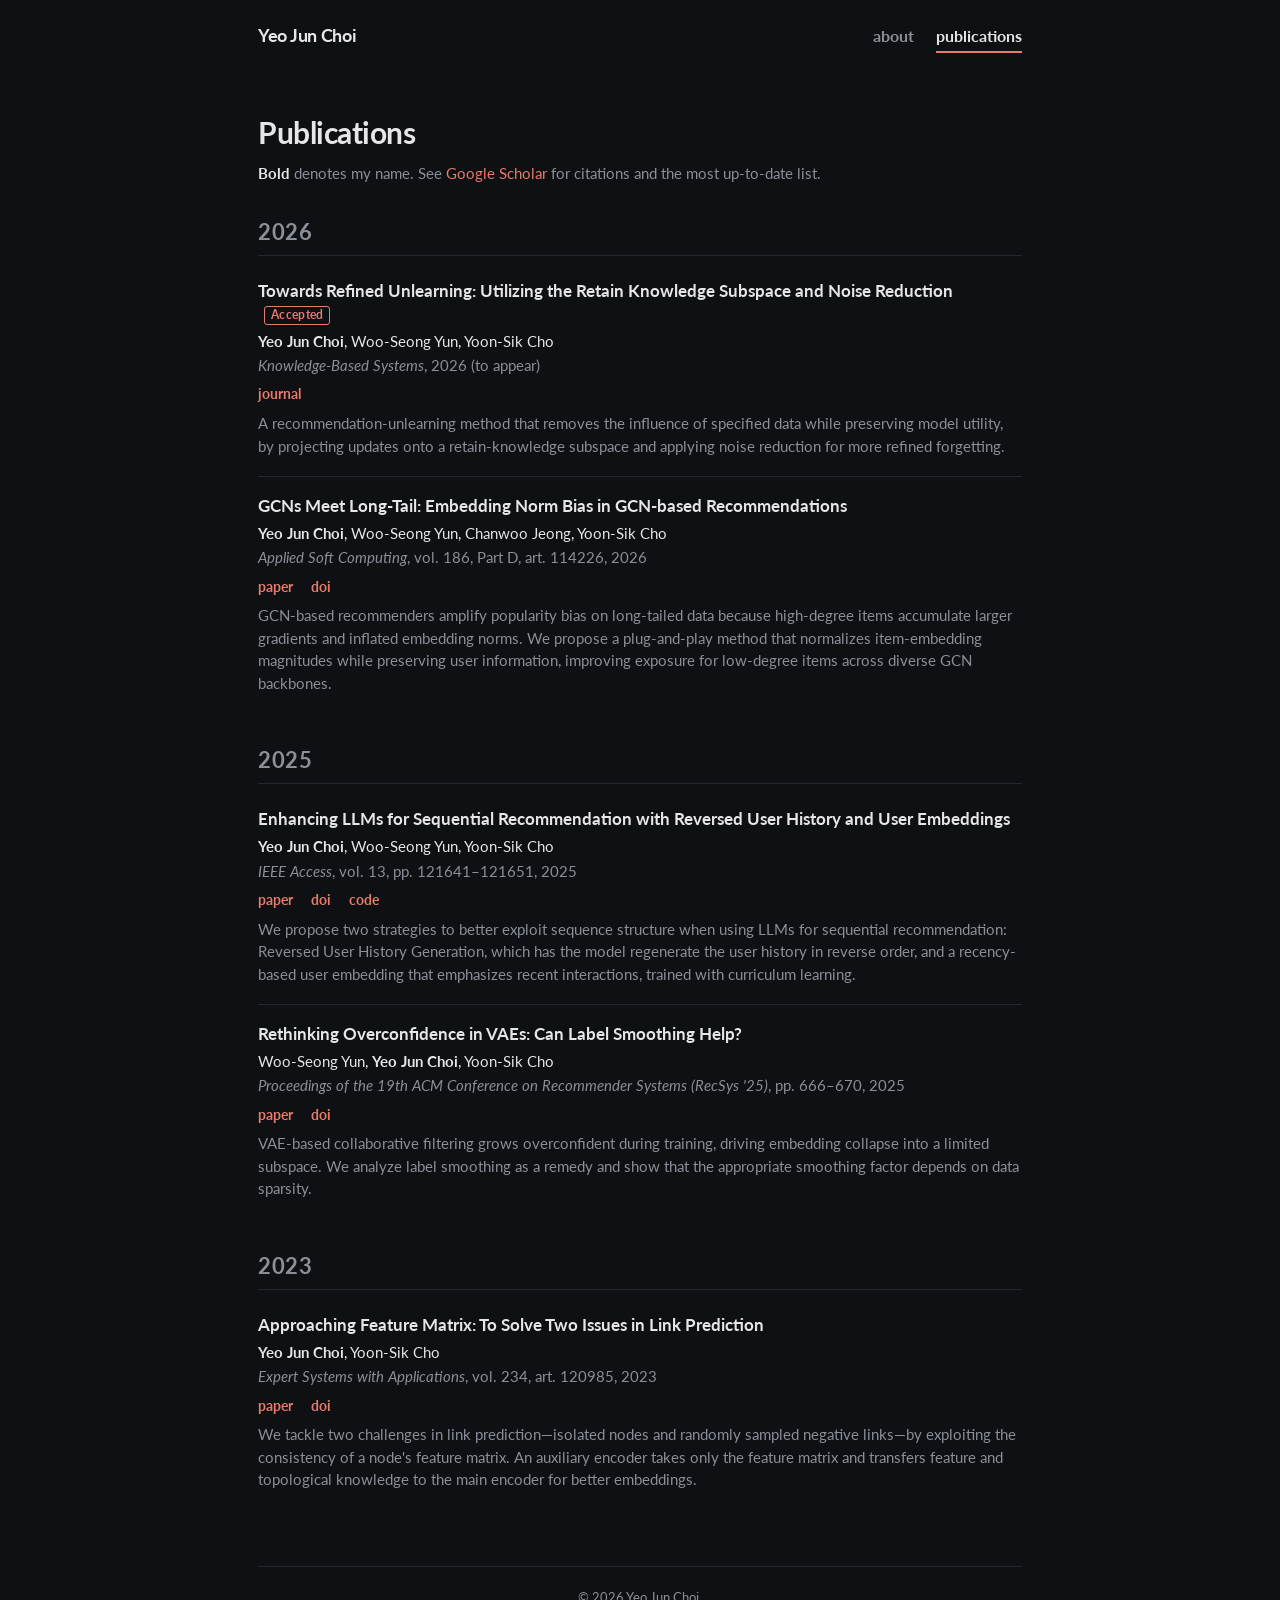
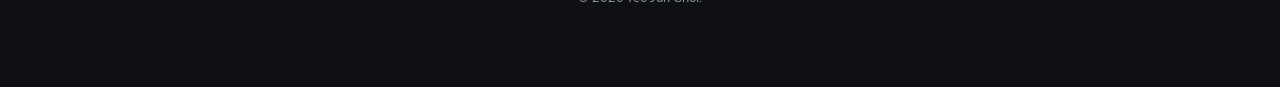
==== publications.html @ dd2cb247 "Restructure into about + publications pages Add new Knowledge-Based Systems paper (accepted); move p" ====
<!DOCTYPE html>
<html lang="en">
<head>
<meta charset="UTF-8" />
<meta name="viewport" content="width=device-width, initial-scale=1.0" />
<title>Publications — Yeo Jun Choi</title>
<meta name="description" content="Publications by Yeo Jun Choi — recommender systems, graph neural networks, LLMs, and machine unlearning." />
<meta name="author" content="Yeo Jun Choi" />

<meta property="og:title" content="Publications — Yeo Jun Choi" />
<meta property="og:description" content="Publications by Yeo Jun Choi — recommender systems, GNNs, LLMs, machine unlearning." />
<meta property="og:type" content="website" />

<link rel="icon" href="data:image/svg+xml,%3Csvg xmlns='http://www.w3.org/2000/svg' viewBox='0 0 16 16'%3E%3Ctext y='14' font-size='14'%3E%F0%9F%93%9A%3C/text%3E%3C/svg%3E" />

<link rel="preconnect" href="https://fonts.googleapis.com">
<link rel="preconnect" href="https://fonts.gstatic.com" crossorigin>
<link href="https://fonts.googleapis.com/css2?family=Lato:wght@300;400;700&family=Charter&display=swap" rel="stylesheet">
<link rel="stylesheet" href="style.css" />
</head>
<body>

<!-- ============== NAV ============== -->
<nav class="nav">
  <a class="nav-name" href="index.html">Yeo Jun Choi</a>
  <div class="nav-links">
    <a href="index.html">about</a>
    <a href="publications.html" class="active">publications</a>
  </div>
</nav>

<main class="page">

  <h1 class="page-title">Publications</h1>
  <p class="page-subtitle">
    <span class="me">Bold</span> denotes my name. See
    <a href="https://scholar.google.com/citations?user=bfvehToAAAAJ" target="_blank" rel="noopener">Google&nbsp;Scholar</a>
    for citations and the most up-to-date list.
  </p>

  <!-- ====================== 2026 ====================== -->
  <section class="pub-year">
    <h2 class="year-head">2026</h2>

    <!-- KBS -->
    <div class="pub-entry">
      <div class="pub-title">
        Towards Refined Unlearning: Utilizing the Retain Knowledge Subspace and Noise Reduction
        <span class="pub-badge">Accepted</span>
      </div>
      <div class="pub-authors">
        <span class="me">Yeo Jun Choi</span>, Woo-Seong Yun, Yoon-Sik Cho
      </div>
      <div class="pub-venue">
        <em>Knowledge-Based Systems</em>, 2026 (to appear)
      </div>
      <div class="pub-links">
        <a href="https://www.sciencedirect.com/journal/knowledge-based-systems" target="_blank" rel="noopener">journal</a>
      </div>
      <div class="pub-abstract">
        A recommendation-unlearning method that removes the influence of specified data
        while preserving model utility, by projecting updates onto a retain-knowledge
        subspace and applying noise reduction for more refined forgetting.
      </div>
    </div>

    <!-- ASC -->
    <div class="pub-entry">
      <div class="pub-title">GCNs Meet Long-Tail: Embedding Norm Bias in GCN-based Recommendations</div>
      <div class="pub-authors">
        <span class="me">Yeo Jun Choi</span>, Woo-Seong Yun, Chanwoo Jeong, Yoon-Sik Cho
      </div>
      <div class="pub-venue">
        <em>Applied Soft Computing</em>, vol. 186, Part D, art. 114226, 2026
      </div>
      <div class="pub-links">
        <a href="https://doi.org/10.1016/j.asoc.2025.114226" target="_blank" rel="noopener">paper</a>
        <a href="https://doi.org/10.1016/j.asoc.2025.114226" target="_blank" rel="noopener">doi</a>
      </div>
      <div class="pub-abstract">
        GCN-based recommenders amplify popularity bias on long-tailed data because
        high-degree items accumulate larger gradients and inflated embedding norms.
        We propose a plug-and-play method that normalizes item-embedding magnitudes
        while preserving user information, improving exposure for low-degree items
        across diverse GCN backbones.
      </div>
    </div>
  </section>

  <!-- ====================== 2025 ====================== -->
  <section class="pub-year">
    <h2 class="year-head">2025</h2>

    <!-- IEEE Access -->
    <div class="pub-entry">
      <div class="pub-title">Enhancing LLMs for Sequential Recommendation with Reversed User History and User Embeddings</div>
      <div class="pub-authors">
        <span class="me">Yeo Jun Choi</span>, Woo-Seong Yun, Yoon-Sik Cho
      </div>
      <div class="pub-venue">
        <em>IEEE Access</em>, vol. 13, pp. 121641&ndash;121651, 2025
      </div>
      <div class="pub-links">
        <a href="https://doi.org/10.1109/ACCESS.2025.3583094" target="_blank" rel="noopener">paper</a>
        <a href="https://doi.org/10.1109/ACCESS.2025.3583094" target="_blank" rel="noopener">doi</a>
        <a href="https://github.com/Yeo-Jun-Choi/llmfor" target="_blank" rel="noopener">code</a>
      </div>
      <div class="pub-abstract">
        We propose two strategies to better exploit sequence structure when using LLMs
        for sequential recommendation: Reversed User History Generation, which has the
        model regenerate the user history in reverse order, and a recency-based user
        embedding that emphasizes recent interactions, trained with curriculum learning.
      </div>
    </div>

    <!-- RecSys -->
    <div class="pub-entry">
      <div class="pub-title">Rethinking Overconfidence in VAEs: Can Label Smoothing Help?</div>
      <div class="pub-authors">
        Woo-Seong Yun, <span class="me">Yeo Jun Choi</span>, Yoon-Sik Cho
      </div>
      <div class="pub-venue">
        <em>Proceedings of the 19th ACM Conference on Recommender Systems (RecSys&nbsp;'25)</em>, pp. 666&ndash;670, 2025
      </div>
      <div class="pub-links">
        <a href="https://doi.org/10.1145/3705328.3748039" target="_blank" rel="noopener">paper</a>
        <a href="https://doi.org/10.1145/3705328.3748039" target="_blank" rel="noopener">doi</a>
      </div>
      <div class="pub-abstract">
        VAE-based collaborative filtering grows overconfident during training, driving
        embedding collapse into a limited subspace. We analyze label smoothing as a
        remedy and show that the appropriate smoothing factor depends on data sparsity.
      </div>
    </div>
  </section>

  <!-- ====================== 2023 ====================== -->
  <section class="pub-year">
    <h2 class="year-head">2023</h2>

    <!-- ESWA -->
    <div class="pub-entry">
      <div class="pub-title">Approaching Feature Matrix: To Solve Two Issues in Link Prediction</div>
      <div class="pub-authors">
        <span class="me">Yeo Jun Choi</span>, Yoon-Sik Cho
      </div>
      <div class="pub-venue">
        <em>Expert Systems with Applications</em>, vol. 234, art. 120985, 2023
      </div>
      <div class="pub-links">
        <a href="https://doi.org/10.1016/j.eswa.2023.120985" target="_blank" rel="noopener">paper</a>
        <a href="https://doi.org/10.1016/j.eswa.2023.120985" target="_blank" rel="noopener">doi</a>
      </div>
      <div class="pub-abstract">
        We tackle two challenges in link prediction&mdash;isolated nodes and randomly
        sampled negative links&mdash;by exploiting the consistency of a node's feature
        matrix. An auxiliary encoder takes only the feature matrix and transfers
        feature and topological knowledge to the main encoder for better embeddings.
      </div>
    </div>
  </section>

  <!-- ============== FOOTER ============== -->
  <footer>
    <p>&copy; <span id="year">2026</span> Yeo Jun Choi.</p>
  </footer>

</main>

<script>
  document.getElementById('year').textContent = new Date().getFullYear();
</script>

</body>
</html>
---- style.css ----
/* ==========================================================
   Yeo Jun Choi — personal academic site
   Dark theme. about + publications pages.
   ========================================================== */

:root {
  --bg: #0e1014;            /* near-black */
  --fg: #e6e6e6;            /* off-white body text */
  --muted: #8a8f98;
  --link: #e87b6a;          /* warm coral, readable on dark */
  --link-hover: #f4a89b;
  --rule: #23272f;
  --accent: #1a1d23;        /* slightly lighter dark block */
  --max-width: 820px;
}

* { box-sizing: border-box; }

html, body {
  margin: 0;
  padding: 0;
  background: var(--bg);
  color: var(--fg);
  font-family: 'Lato', 'Helvetica Neue', Helvetica, Arial, sans-serif;
  font-weight: 400;
  font-size: 16.5px;
  line-height: 1.55;
  -webkit-font-smoothing: antialiased;
  -moz-osx-font-smoothing: grayscale;
}

a {
  color: var(--link);
  text-decoration: none;
  transition: color 0.15s ease;
}
a:hover { color: var(--link-hover); text-decoration: underline; }

strong { font-weight: 700; }
em { font-style: italic; }

.page {
  max-width: var(--max-width);
  margin: 0 auto;
  padding: 28px 28px 80px;
}

/* ============ NAV BAR ============ */
.nav {
  max-width: var(--max-width);
  margin: 0 auto;
  padding: 22px 28px 0;
  display: flex;
  align-items: baseline;
  justify-content: space-between;
  gap: 16px;
}
.nav-name {
  font-size: 18px;
  font-weight: 700;
  color: var(--fg);
  letter-spacing: -0.3px;
}
.nav-name:hover { color: var(--fg); text-decoration: none; }
.nav-links {
  display: flex;
  gap: 22px;
  font-size: 15.5px;
}
.nav-links a {
  color: var(--muted);
  font-weight: 700;
  padding-bottom: 3px;
  border-bottom: 2px solid transparent;
}
.nav-links a:hover { color: var(--fg); text-decoration: none; }
.nav-links a.active {
  color: var(--fg);
  border-bottom-color: var(--link);
}

/* ============ HERO ============ */
.hero {
  display: flex;
  gap: 32px;
  align-items: flex-start;
  margin: 28px 0 40px;
}
.hero-photo {
  flex: 0 0 200px;
}
.hero-photo img {
  width: 200px;
  height: 200px;
  object-fit: cover;
  object-position: center 25%;
  border-radius: 4px;
  display: block;
}
.hero-text {
  flex: 1;
  min-width: 0;
}
.hero-text h1 {
  font-size: 32px;
  font-weight: 700;
  margin: 0 0 8px 0;
  letter-spacing: -0.5px;
}
.hero-text .title {
  margin: 0 0 12px 0;
  font-size: 16px;
  line-height: 1.5;
  color: var(--fg);
}
.hero-text .contact {
  margin: 0 0 10px 0;
  font-size: 15px;
  color: var(--muted);
  font-family: 'Consolas', 'Menlo', 'Courier New', monospace;
}
.hero-text .contact .at { opacity: 0.6; }
.hero-text .links {
  margin: 0;
  font-size: 15px;
  color: var(--muted);
}
.hero-text .links a { font-weight: 700; }

/* ============ SECTION BLOCKS ============ */
.block {
  margin: 36px 0;
}
.block h2 {
  font-size: 20px;
  font-weight: 700;
  margin: 0 0 16px 0;
  padding-bottom: 6px;
  border-bottom: 1px solid var(--rule);
  letter-spacing: 0.3px;
}
.block p {
  margin: 0 0 12px 0;
}
.block .note {
  font-size: 14px;
  color: var(--muted);
  margin-bottom: 18px;
}

/* ============ PAGE TITLE (publications page) ============ */
.page-title {
  font-size: 30px;
  font-weight: 700;
  letter-spacing: -0.5px;
  margin: 28px 0 6px;
}
.page-subtitle {
  color: var(--muted);
  font-size: 15px;
  margin: 0 0 28px;
}

/* ============ NEWS TABLE ============ */
.news-table {
  width: 100%;
  border-collapse: collapse;
  font-size: 15.5px;
}
.news-table td {
  padding: 8px 12px 8px 0;
  vertical-align: top;
  border-bottom: 1px solid var(--rule);
}
.news-table tr:last-child td { border-bottom: none; }
.date {
  white-space: nowrap;
  color: var(--muted);
  font-variant-numeric: tabular-nums;
  width: 92px;
}
.muted { color: var(--muted); font-size: 14px; }

/* ============ PUBLICATIONS ============ */
.pub-year {
  margin-top: 14px;
}
.year-head {
  font-size: 22px;
  font-weight: 700;
  color: var(--muted);
  margin: 30px 0 6px;
  padding-bottom: 6px;
  border-bottom: 1px solid var(--rule);
  letter-spacing: 0.5px;
}

.pub-entry {
  padding: 18px 0;
  border-bottom: 1px solid var(--rule);
}
.pub-entry:last-child { border-bottom: none; }

.pub-title {
  font-weight: 700;
  font-size: 17px;
  line-height: 1.35;
  margin-bottom: 4px;
}
.pub-authors {
  font-size: 15px;
  margin-bottom: 2px;
  color: var(--fg);
}
.pub-authors .me { font-weight: 700; }
.pub-venue {
  font-size: 14.5px;
  color: var(--muted);
  margin-bottom: 6px;
}
.pub-badge {
  display: inline-block;
  font-size: 12px;
  font-weight: 700;
  color: var(--link);
  border: 1px solid var(--link);
  border-radius: 3px;
  padding: 0 6px;
  margin-left: 6px;
  vertical-align: middle;
  letter-spacing: 0.3px;
}
.pub-links {
  font-size: 14px;
  margin-bottom: 8px;
}
.pub-links a {
  font-weight: 700;
  margin-right: 14px;
}
.pub-abstract {
  font-size: 14.5px;
  color: var(--muted);
  line-height: 1.55;
}

.me { font-weight: 700; color: var(--fg); }

/* ============ FOOTER ============ */
footer {
  margin-top: 56px;
  padding-top: 20px;
  border-top: 1px solid var(--rule);
  font-size: 13px;
  color: var(--muted);
  text-align: center;
}
footer p { margin: 0; }

/* ============ RESPONSIVE ============ */
@media (max-width: 600px) {
  .nav { padding: 18px 18px 0; flex-wrap: wrap; gap: 10px; }
  .nav-links { gap: 16px; }
  .page { padding: 20px 18px 60px; }
  .hero { flex-direction: column; gap: 20px; align-items: center; text-align: center; }
  .hero-photo { flex: 0 0 auto; }
  .hero-photo img { width: 160px; height: 160px; }
  .hero-text h1 { font-size: 28px; }

  .date { width: 84px; font-size: 13.5px; }
  .news-table { font-size: 14.5px; }
  .page-title { font-size: 26px; }
}
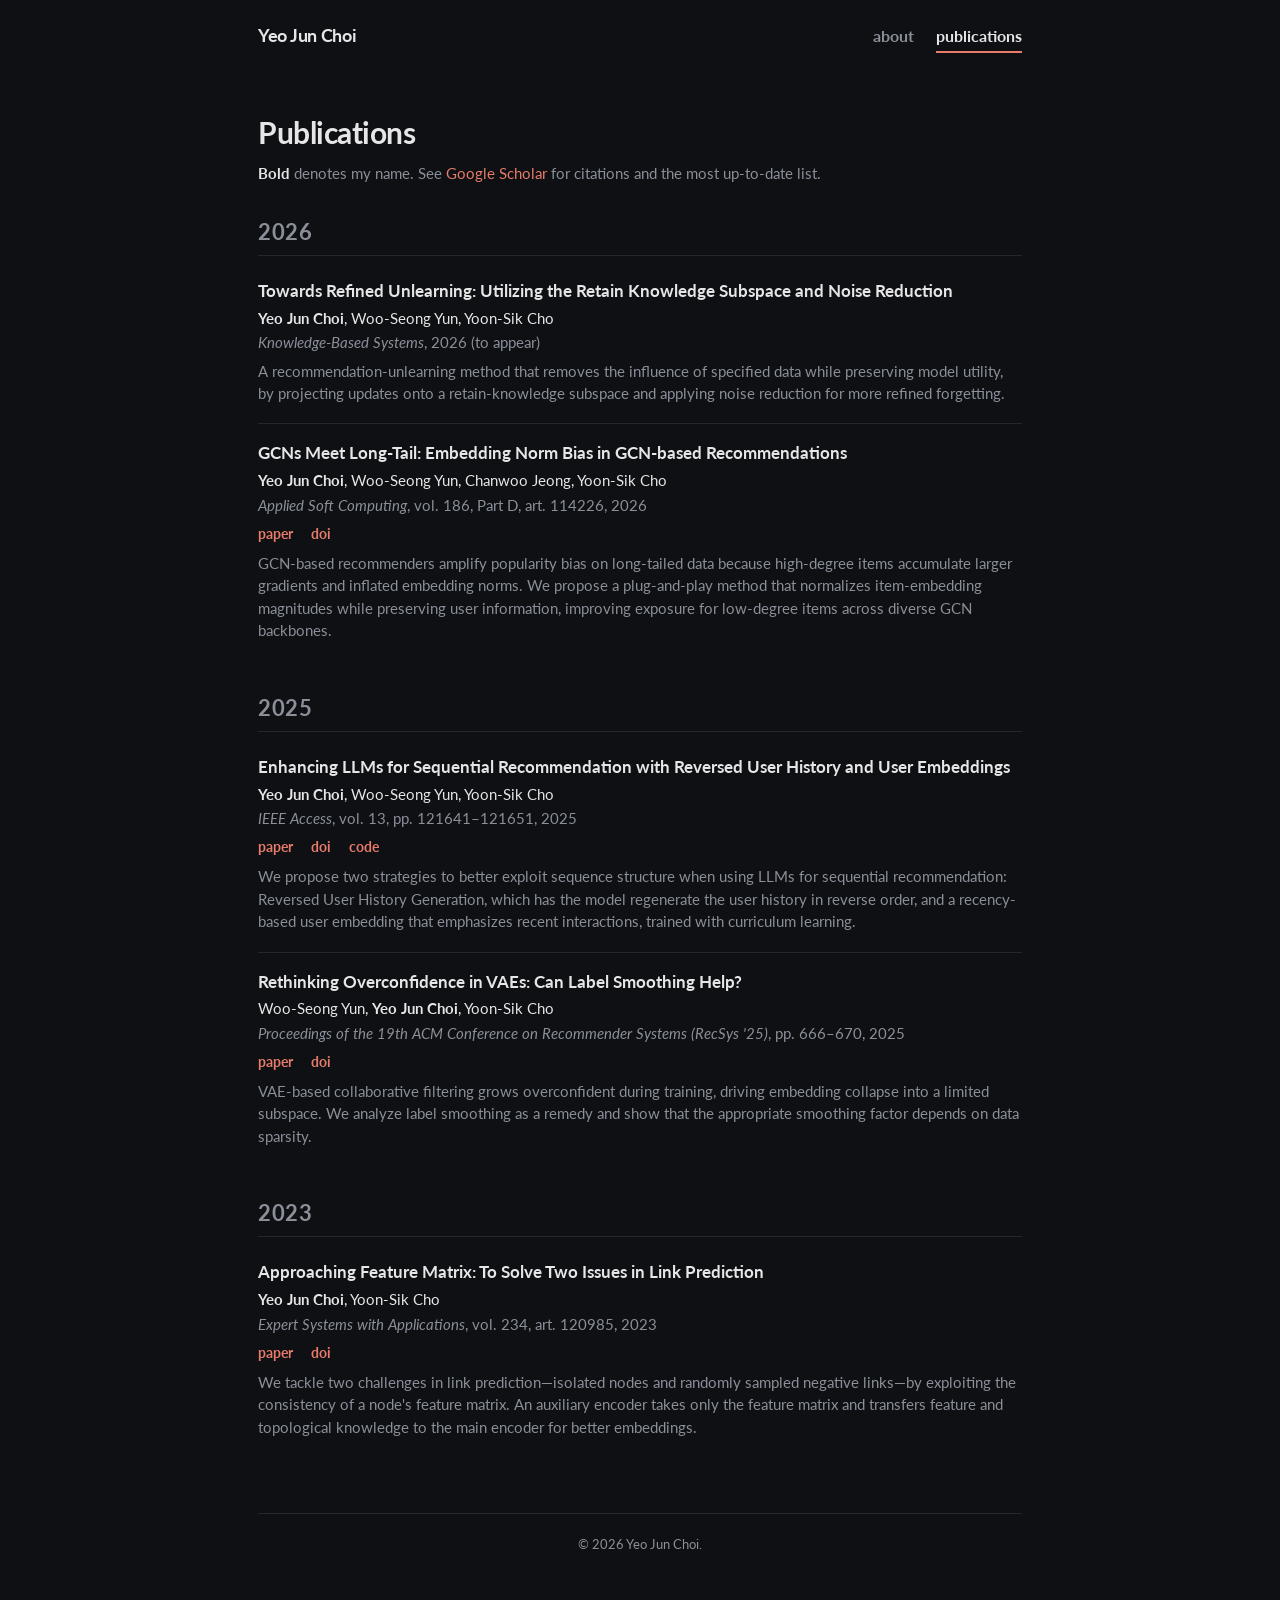
==== commit ad41a9b4: "KBS entry: drop Accepted badge and journal link, keep to-appear only" ====
--- a/publications.html
+++ b/publications.html
@@ -44,18 +44,12 @@
 
     <!-- KBS -->
     <div class="pub-entry">
-      <div class="pub-title">
-        Towards Refined Unlearning: Utilizing the Retain Knowledge Subspace and Noise Reduction
-        <span class="pub-badge">Accepted</span>
-      </div>
+      <div class="pub-title">Towards Refined Unlearning: Utilizing the Retain Knowledge Subspace and Noise Reduction</div>
       <div class="pub-authors">
         <span class="me">Yeo Jun Choi</span>, Woo-Seong Yun, Yoon-Sik Cho
       </div>
       <div class="pub-venue">
         <em>Knowledge-Based Systems</em>, 2026 (to appear)
-      </div>
-      <div class="pub-links">
-        <a href="https://www.sciencedirect.com/journal/knowledge-based-systems" target="_blank" rel="noopener">journal</a>
       </div>
       <div class="pub-abstract">
         A recommendation-unlearning method that removes the influence of specified data
@@ -66,7 +60,7 @@
 
     <!-- ASC -->
     <div class="pub-entry">
-      <div class="pub-title">GCNs Meet Long-Tail: Embedding Norm Bias in GCN-based Recommendations</div>
+      <div class="pub-title"><a href="https://doi.org/10.1016/j.asoc.2025.114226" target="_blank" rel="noopener">GCNs Meet Long-Tail: Embedding Norm Bias in GCN-based Recommendations</a></div>
       <div class="pub-authors">
         <span class="me">Yeo Jun Choi</span>, Woo-Seong Yun, Chanwoo Jeong, Yoon-Sik Cho
       </div>
@@ -93,7 +87,7 @@
 
     <!-- IEEE Access -->
     <div class="pub-entry">
-      <div class="pub-title">Enhancing LLMs for Sequential Recommendation with Reversed User History and User Embeddings</div>
+      <div class="pub-title"><a href="https://doi.org/10.1109/ACCESS.2025.3583094" target="_blank" rel="noopener">Enhancing LLMs for Sequential Recommendation with Reversed User History and User Embeddings</a></div>
       <div class="pub-authors">
         <span class="me">Yeo Jun Choi</span>, Woo-Seong Yun, Yoon-Sik Cho
       </div>
@@ -115,7 +109,7 @@
 
     <!-- RecSys -->
     <div class="pub-entry">
-      <div class="pub-title">Rethinking Overconfidence in VAEs: Can Label Smoothing Help?</div>
+      <div class="pub-title"><a href="https://doi.org/10.1145/3705328.3748039" target="_blank" rel="noopener">Rethinking Overconfidence in VAEs: Can Label Smoothing Help?</a></div>
       <div class="pub-authors">
         Woo-Seong Yun, <span class="me">Yeo Jun Choi</span>, Yoon-Sik Cho
       </div>
@@ -140,7 +134,7 @@
 
     <!-- ESWA -->
     <div class="pub-entry">
-      <div class="pub-title">Approaching Feature Matrix: To Solve Two Issues in Link Prediction</div>
+      <div class="pub-title"><a href="https://doi.org/10.1016/j.eswa.2023.120985" target="_blank" rel="noopener">Approaching Feature Matrix: To Solve Two Issues in Link Prediction</a></div>
       <div class="pub-authors">
         <span class="me">Yeo Jun Choi</span>, Yoon-Sik Cho
       </div>
--- a/style.css
+++ b/style.css
@@ -207,6 +207,8 @@
   line-height: 1.35;
   margin-bottom: 4px;
 }
+.pub-title a { color: var(--fg); }
+.pub-title a:hover { color: var(--link); text-decoration: none; }
 .pub-authors {
   font-size: 15px;
   margin-bottom: 2px;
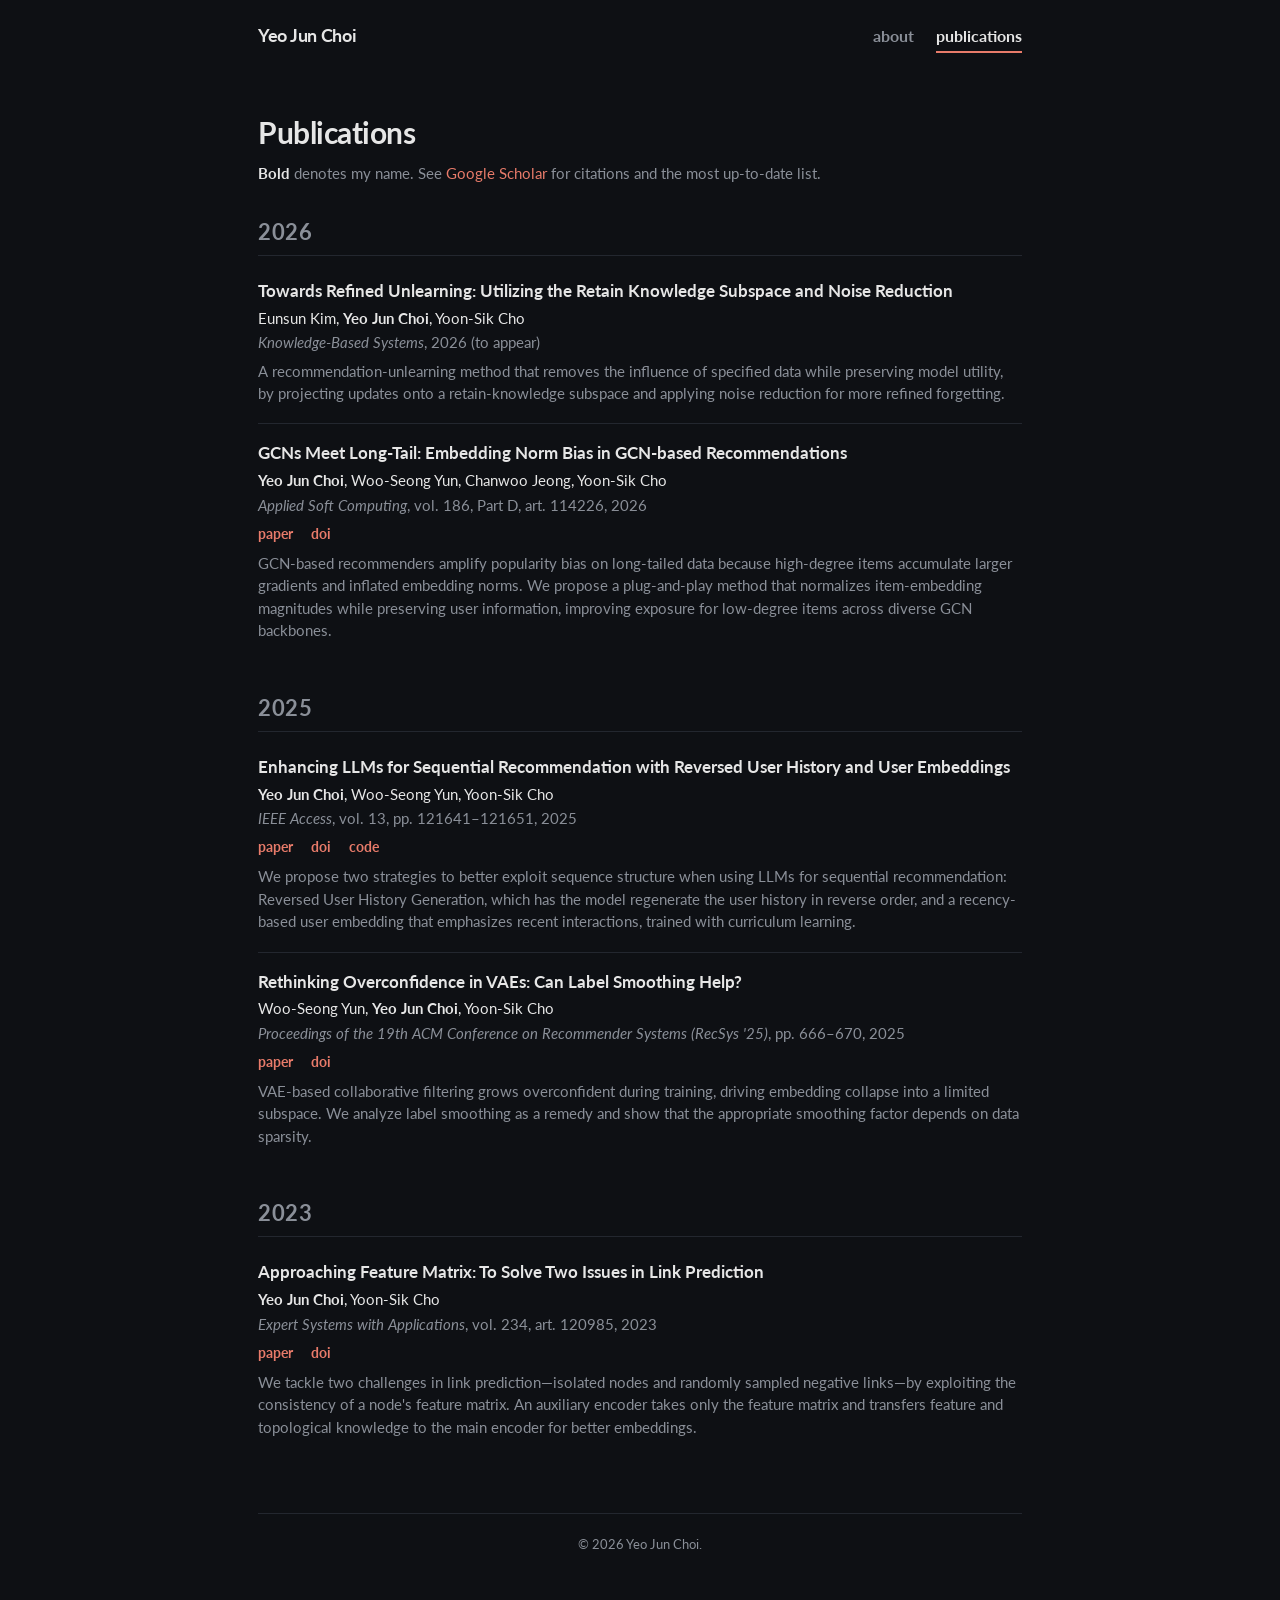
==== commit 6237c992: "Fix KBS author list: Eunsun Kim, Yeo Jun Choi, Yoon-Sik Cho" ====
--- a/publications.html
+++ b/publications.html
@@ -46,7 +46,7 @@
     <div class="pub-entry">
       <div class="pub-title">Towards Refined Unlearning: Utilizing the Retain Knowledge Subspace and Noise Reduction</div>
       <div class="pub-authors">
-        <span class="me">Yeo Jun Choi</span>, Woo-Seong Yun, Yoon-Sik Cho
+        Eunsun Kim, <span class="me">Yeo Jun Choi</span>, Yoon-Sik Cho
       </div>
       <div class="pub-venue">
         <em>Knowledge-Based Systems</em>, 2026 (to appear)
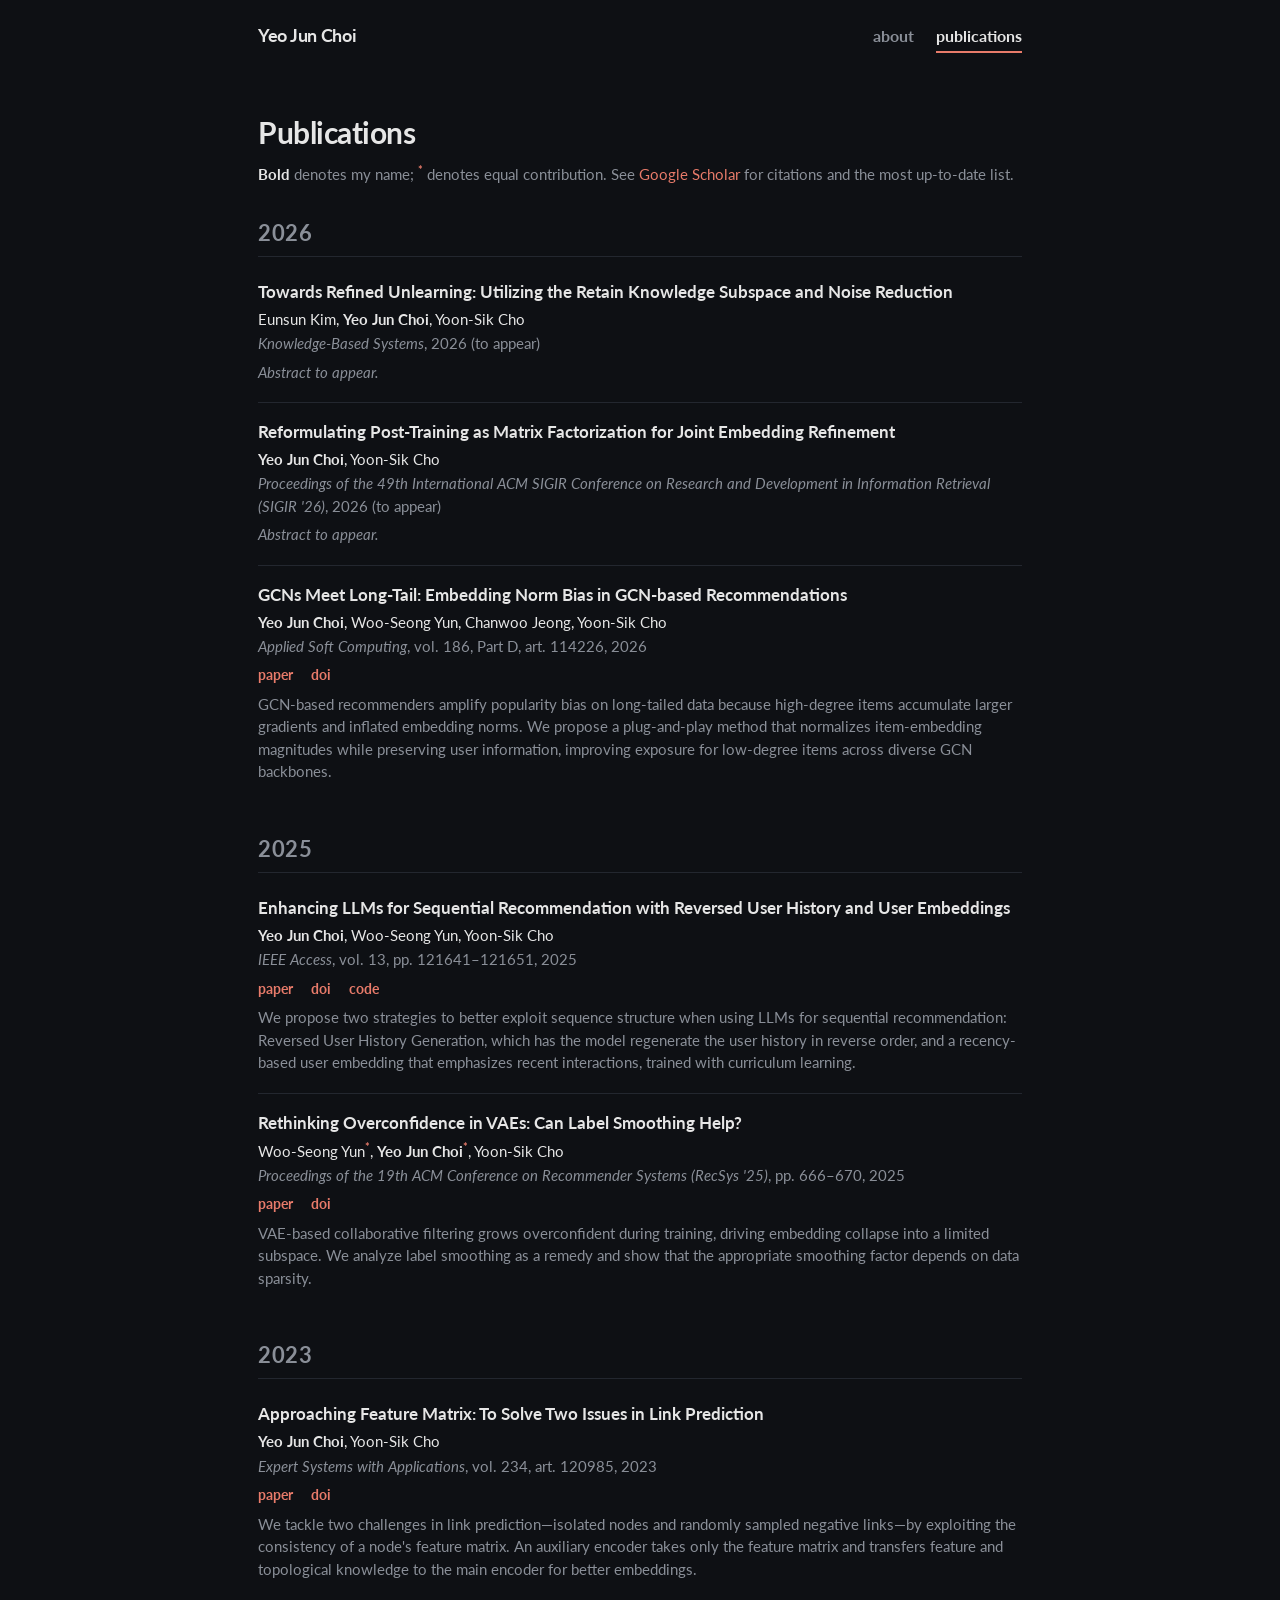
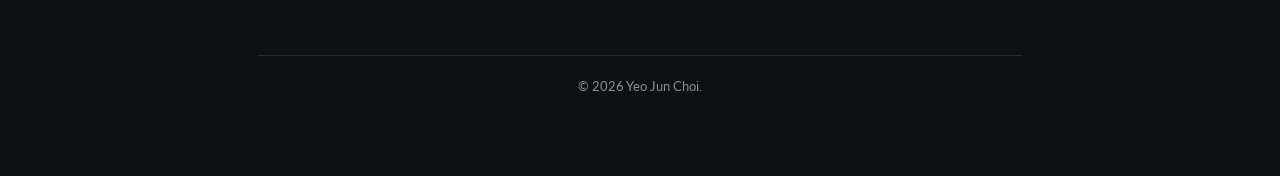
==== commit b787dc37: "Add SIGIR 2026 paper; equal-contribution asterisks; KBS abstract to-appear; order 2026 as KBS, SIGIR" ====
--- a/publications.html
+++ b/publications.html
@@ -33,7 +33,7 @@
 
   <h1 class="page-title">Publications</h1>
   <p class="page-subtitle">
-    <span class="me">Bold</span> denotes my name. See
+    <span class="me">Bold</span> denotes my name; <sup class="eq">*</sup> denotes equal contribution. See
     <a href="https://scholar.google.com/citations?user=bfvehToAAAAJ" target="_blank" rel="noopener">Google&nbsp;Scholar</a>
     for citations and the most up-to-date list.
   </p>
@@ -51,11 +51,19 @@
       <div class="pub-venue">
         <em>Knowledge-Based Systems</em>, 2026 (to appear)
       </div>
-      <div class="pub-abstract">
-        A recommendation-unlearning method that removes the influence of specified data
-        while preserving model utility, by projecting updates onto a retain-knowledge
-        subspace and applying noise reduction for more refined forgetting.
+      <div class="pub-abstract"><em>Abstract to appear.</em></div>
+    </div>
+
+    <!-- SIGIR -->
+    <div class="pub-entry">
+      <div class="pub-title">Reformulating Post-Training as Matrix Factorization for Joint Embedding Refinement</div>
+      <div class="pub-authors">
+        <span class="me">Yeo Jun Choi</span>, Yoon-Sik Cho
       </div>
+      <div class="pub-venue">
+        <em>Proceedings of the 49th International ACM SIGIR Conference on Research and Development in Information Retrieval (SIGIR&nbsp;'26)</em>, 2026 (to appear)
+      </div>
+      <div class="pub-abstract"><em>Abstract to appear.</em></div>
     </div>
 
     <!-- ASC -->
@@ -111,7 +119,7 @@
     <div class="pub-entry">
       <div class="pub-title"><a href="https://doi.org/10.1145/3705328.3748039" target="_blank" rel="noopener">Rethinking Overconfidence in VAEs: Can Label Smoothing Help?</a></div>
       <div class="pub-authors">
-        Woo-Seong Yun, <span class="me">Yeo Jun Choi</span>, Yoon-Sik Cho
+        Woo-Seong Yun<sup class="eq">*</sup>, <span class="me">Yeo Jun Choi</span><sup class="eq">*</sup>, Yoon-Sik Cho
       </div>
       <div class="pub-venue">
         <em>Proceedings of the 19th ACM Conference on Recommender Systems (RecSys&nbsp;'25)</em>, pp. 666&ndash;670, 2025
--- a/style.css
+++ b/style.css
@@ -215,6 +215,7 @@
   color: var(--fg);
 }
 .pub-authors .me { font-weight: 700; }
+sup.eq { color: var(--link); font-weight: 700; font-size: 0.72em; }
 .pub-venue {
   font-size: 14.5px;
   color: var(--muted);
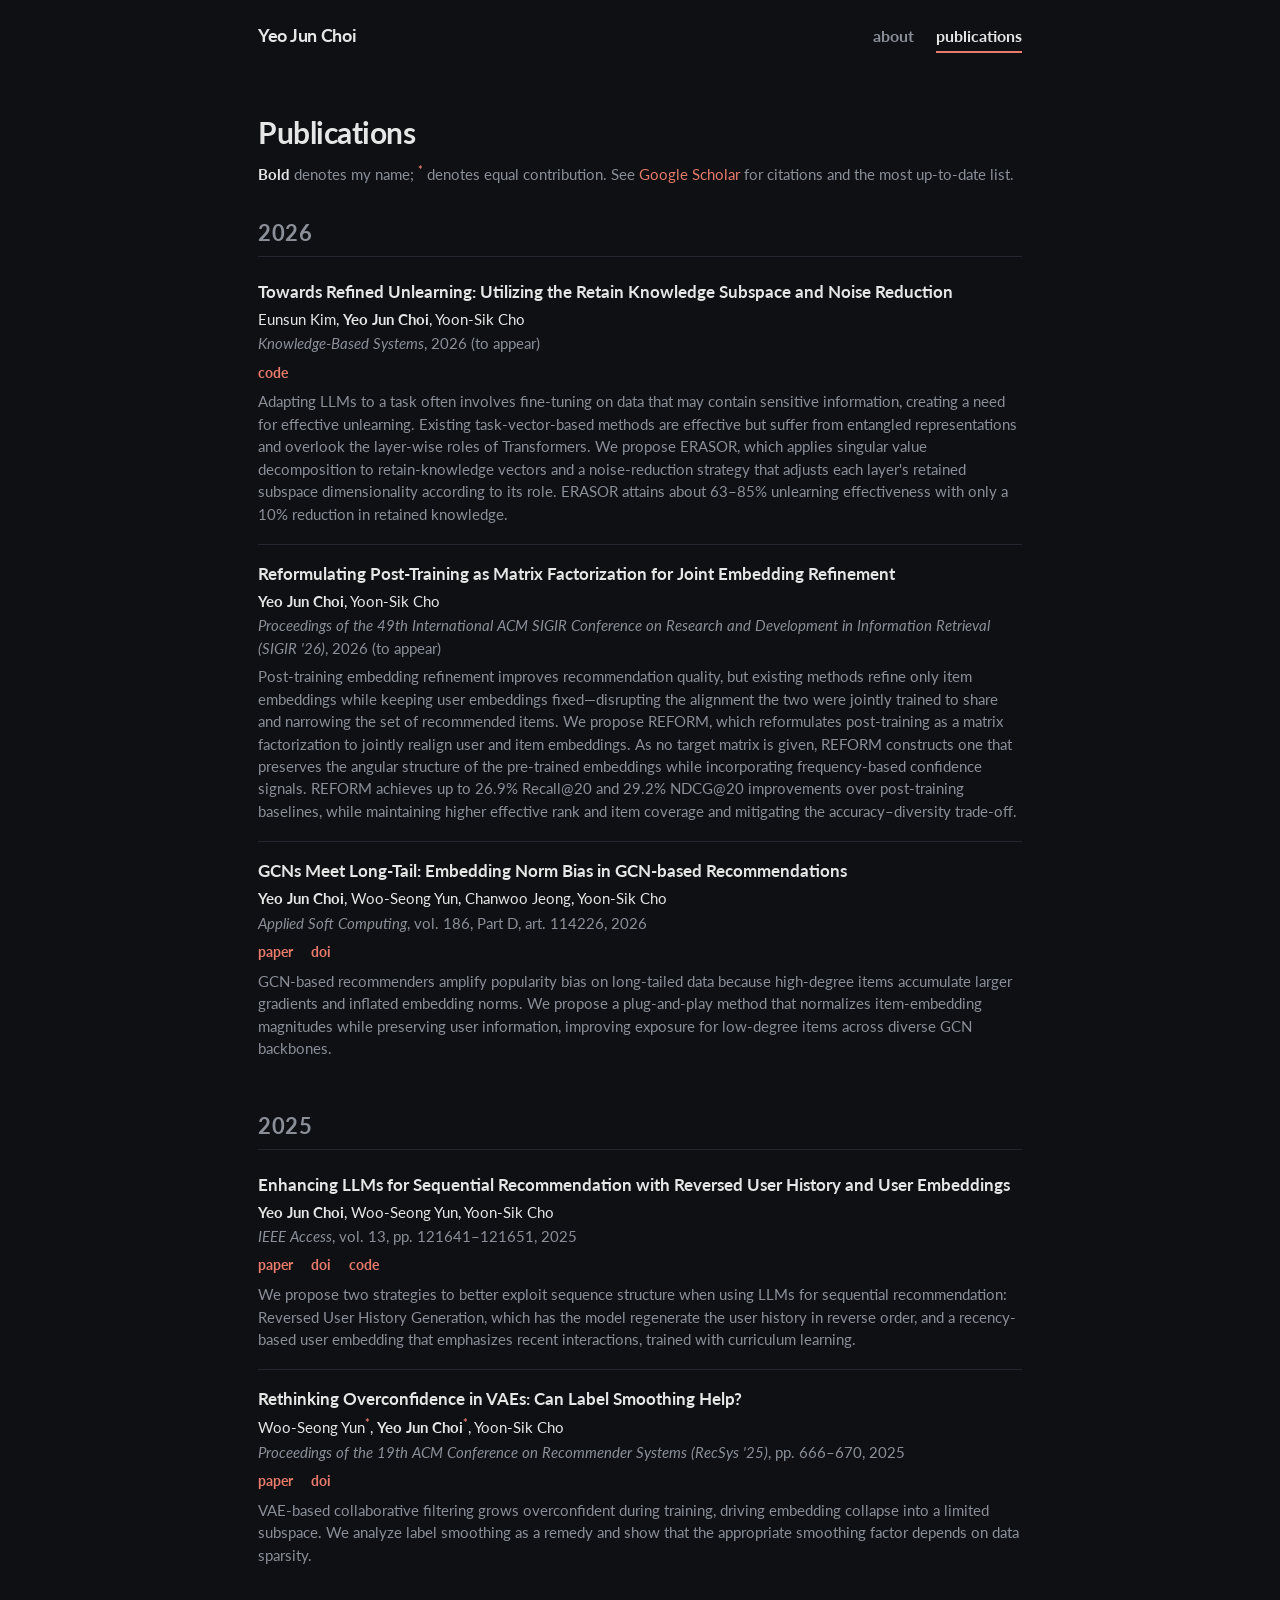
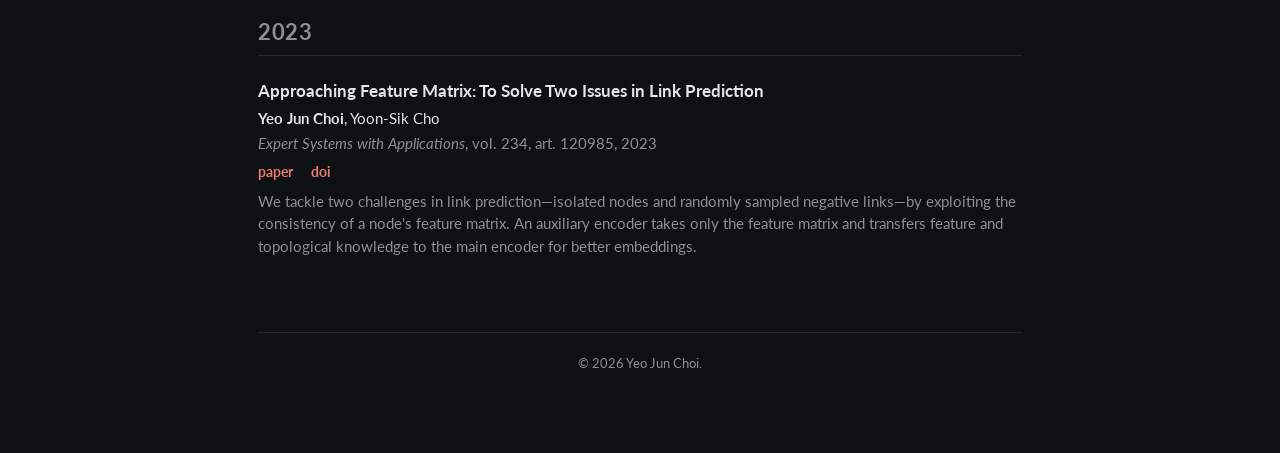
==== commit 99d83312: "Add abstracts for SIGIR (REFORM) and KBS (ERASOR); add ERASOR code link" ====
--- a/publications.html
+++ b/publications.html
@@ -51,7 +51,19 @@
       <div class="pub-venue">
         <em>Knowledge-Based Systems</em>, 2026 (to appear)
       </div>
-      <div class="pub-abstract"><em>Abstract to appear.</em></div>
+      <div class="pub-links">
+        <a href="https://github.com/sun1187/ERASOR" target="_blank" rel="noopener">code</a>
+      </div>
+      <div class="pub-abstract">
+        Adapting LLMs to a task often involves fine-tuning on data that may contain
+        sensitive information, creating a need for effective unlearning. Existing
+        task-vector-based methods are effective but suffer from entangled
+        representations and overlook the layer-wise roles of Transformers. We propose
+        ERASOR, which applies singular value decomposition to retain-knowledge vectors
+        and a noise-reduction strategy that adjusts each layer's retained subspace
+        dimensionality according to its role. ERASOR attains about 63&ndash;85%
+        unlearning effectiveness with only a 10% reduction in retained knowledge.
+      </div>
     </div>
 
     <!-- SIGIR -->
@@ -63,7 +75,18 @@
       <div class="pub-venue">
         <em>Proceedings of the 49th International ACM SIGIR Conference on Research and Development in Information Retrieval (SIGIR&nbsp;'26)</em>, 2026 (to appear)
       </div>
-      <div class="pub-abstract"><em>Abstract to appear.</em></div>
+      <div class="pub-abstract">
+        Post-training embedding refinement improves recommendation quality, but existing
+        methods refine only item embeddings while keeping user embeddings fixed&mdash;disrupting
+        the alignment the two were jointly trained to share and narrowing the set of
+        recommended items. We propose REFORM, which reformulates post-training as a matrix
+        factorization to jointly realign user and item embeddings. As no target matrix is
+        given, REFORM constructs one that preserves the angular structure of the pre-trained
+        embeddings while incorporating frequency-based confidence signals. REFORM achieves up
+        to 26.9% Recall@20 and 29.2% NDCG@20 improvements over post-training baselines, while
+        maintaining higher effective rank and item coverage and mitigating the
+        accuracy&ndash;diversity trade-off.
+      </div>
     </div>
 
     <!-- ASC -->
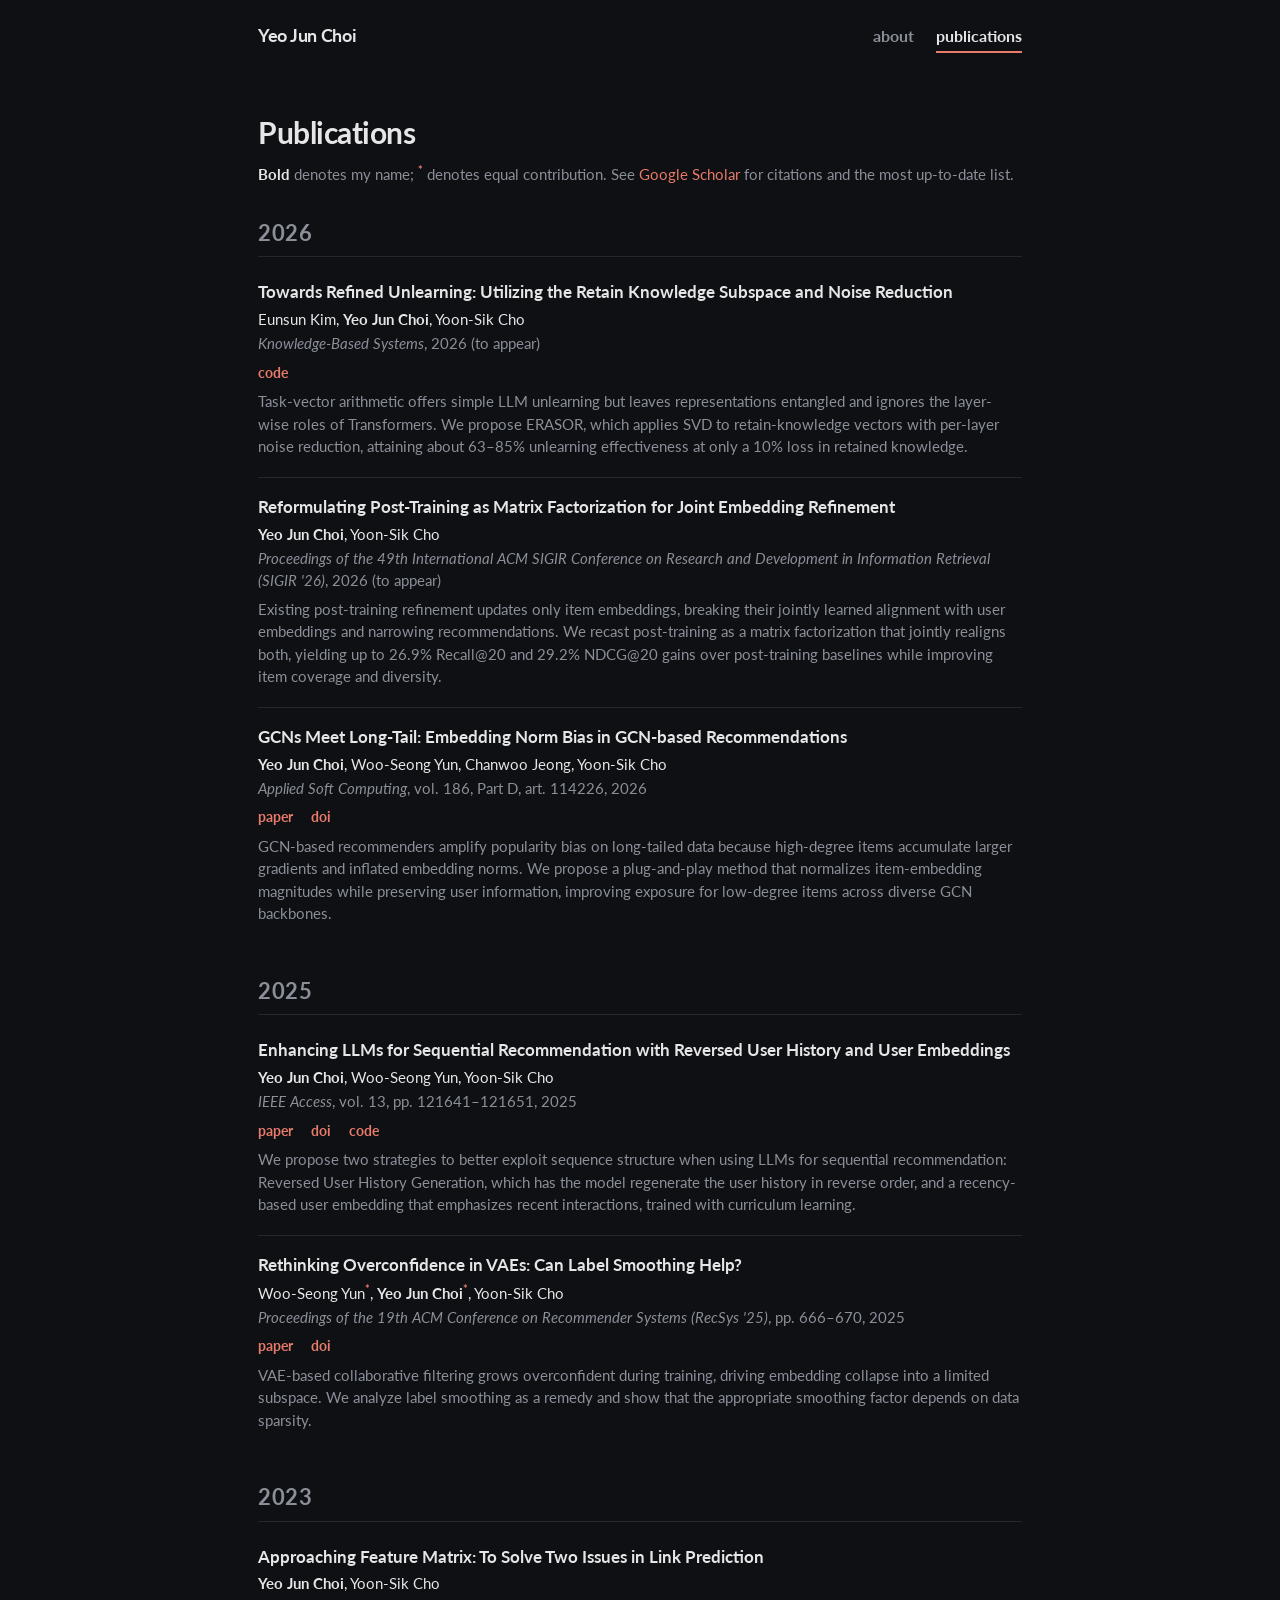
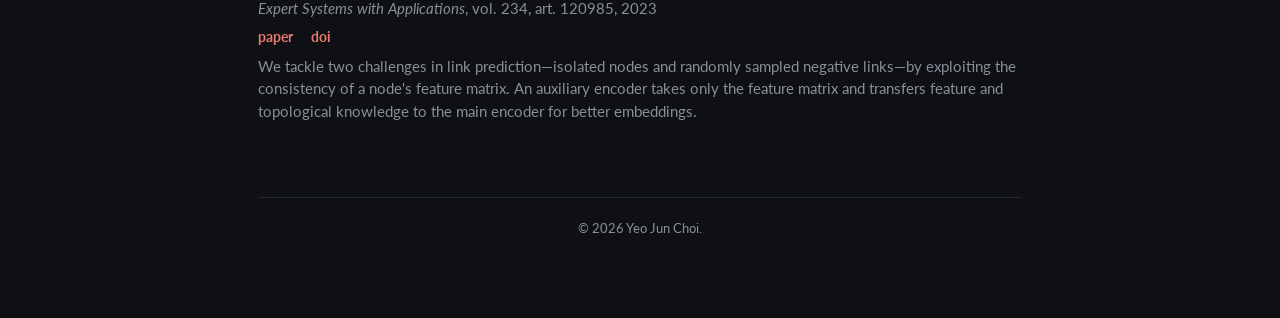
==== commit 219b2f88: "Trim SIGIR/KBS abstracts to match length of other entries" ====
--- a/publications.html
+++ b/publications.html
@@ -55,14 +55,11 @@
         <a href="https://github.com/sun1187/ERASOR" target="_blank" rel="noopener">code</a>
       </div>
       <div class="pub-abstract">
-        Adapting LLMs to a task often involves fine-tuning on data that may contain
-        sensitive information, creating a need for effective unlearning. Existing
-        task-vector-based methods are effective but suffer from entangled
-        representations and overlook the layer-wise roles of Transformers. We propose
-        ERASOR, which applies singular value decomposition to retain-knowledge vectors
-        and a noise-reduction strategy that adjusts each layer's retained subspace
-        dimensionality according to its role. ERASOR attains about 63&ndash;85%
-        unlearning effectiveness with only a 10% reduction in retained knowledge.
+        Task-vector arithmetic offers simple LLM unlearning but leaves representations
+        entangled and ignores the layer-wise roles of Transformers. We propose ERASOR,
+        which applies SVD to retain-knowledge vectors with per-layer noise reduction,
+        attaining about 63&ndash;85% unlearning effectiveness at only a 10% loss in
+        retained knowledge.
       </div>
     </div>
 
@@ -76,16 +73,11 @@
         <em>Proceedings of the 49th International ACM SIGIR Conference on Research and Development in Information Retrieval (SIGIR&nbsp;'26)</em>, 2026 (to appear)
       </div>
       <div class="pub-abstract">
-        Post-training embedding refinement improves recommendation quality, but existing
-        methods refine only item embeddings while keeping user embeddings fixed&mdash;disrupting
-        the alignment the two were jointly trained to share and narrowing the set of
-        recommended items. We propose REFORM, which reformulates post-training as a matrix
-        factorization to jointly realign user and item embeddings. As no target matrix is
-        given, REFORM constructs one that preserves the angular structure of the pre-trained
-        embeddings while incorporating frequency-based confidence signals. REFORM achieves up
-        to 26.9% Recall@20 and 29.2% NDCG@20 improvements over post-training baselines, while
-        maintaining higher effective rank and item coverage and mitigating the
-        accuracy&ndash;diversity trade-off.
+        Existing post-training refinement updates only item embeddings, breaking their
+        jointly learned alignment with user embeddings and narrowing recommendations. We
+        recast post-training as a matrix factorization that jointly realigns both, yielding
+        up to 26.9% Recall@20 and 29.2% NDCG@20 gains over post-training baselines while
+        improving item coverage and diversity.
       </div>
     </div>
 
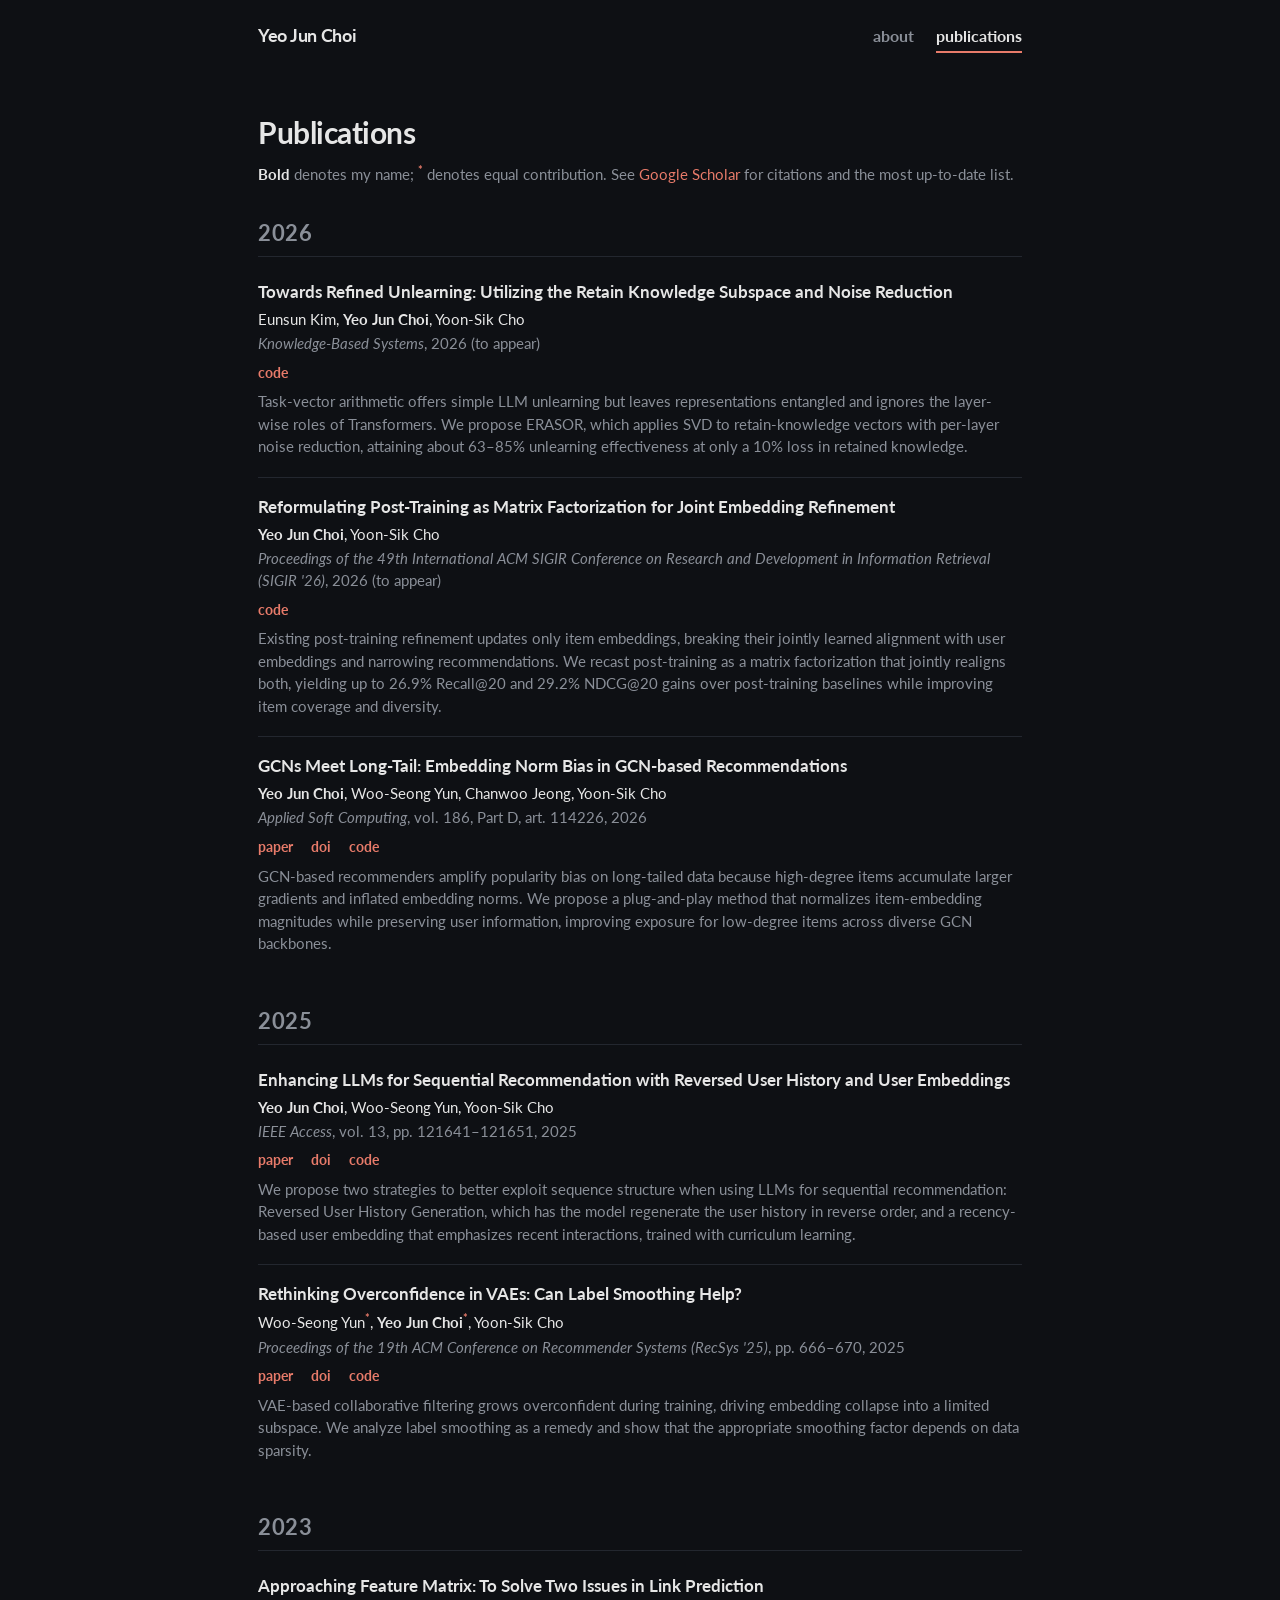
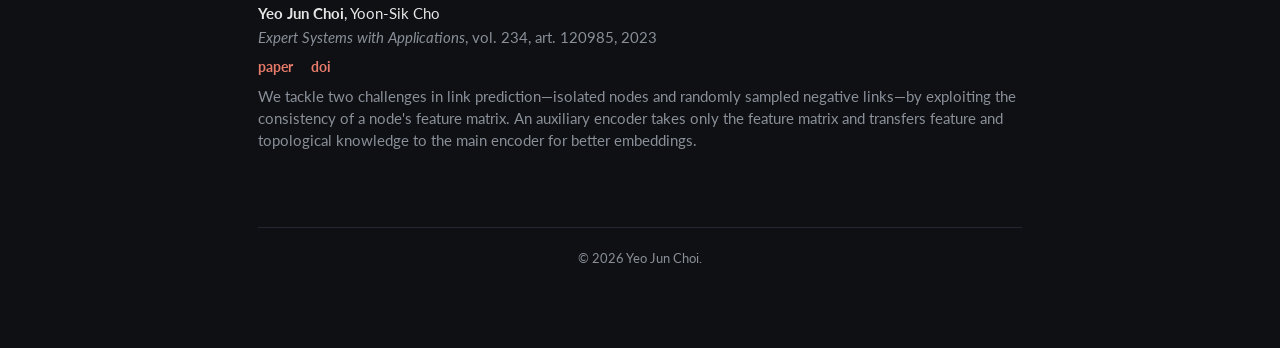
==== commit 96423441: "Link code to my own repos (ERASOR, reform, DNA, RethinkVAE)" ====
--- a/publications.html
+++ b/publications.html
@@ -52,7 +52,7 @@
         <em>Knowledge-Based Systems</em>, 2026 (to appear)
       </div>
       <div class="pub-links">
-        <a href="https://github.com/sun1187/ERASOR" target="_blank" rel="noopener">code</a>
+        <a href="https://github.com/Yeo-Jun-Choi/ERASOR" target="_blank" rel="noopener">code</a>
       </div>
       <div class="pub-abstract">
         Task-vector arithmetic offers simple LLM unlearning but leaves representations
@@ -71,6 +71,9 @@
       </div>
       <div class="pub-venue">
         <em>Proceedings of the 49th International ACM SIGIR Conference on Research and Development in Information Retrieval (SIGIR&nbsp;'26)</em>, 2026 (to appear)
+      </div>
+      <div class="pub-links">
+        <a href="https://github.com/Yeo-Jun-Choi/reform" target="_blank" rel="noopener">code</a>
       </div>
       <div class="pub-abstract">
         Existing post-training refinement updates only item embeddings, breaking their
@@ -93,6 +96,7 @@
       <div class="pub-links">
         <a href="https://doi.org/10.1016/j.asoc.2025.114226" target="_blank" rel="noopener">paper</a>
         <a href="https://doi.org/10.1016/j.asoc.2025.114226" target="_blank" rel="noopener">doi</a>
+        <a href="https://github.com/Yeo-Jun-Choi/DNA" target="_blank" rel="noopener">code</a>
       </div>
       <div class="pub-abstract">
         GCN-based recommenders amplify popularity bias on long-tailed data because
@@ -142,6 +146,7 @@
       <div class="pub-links">
         <a href="https://doi.org/10.1145/3705328.3748039" target="_blank" rel="noopener">paper</a>
         <a href="https://doi.org/10.1145/3705328.3748039" target="_blank" rel="noopener">doi</a>
+        <a href="https://github.com/Yeo-Jun-Choi/RethinkVAE" target="_blank" rel="noopener">code</a>
       </div>
       <div class="pub-abstract">
         VAE-based collaborative filtering grows overconfident during training, driving
